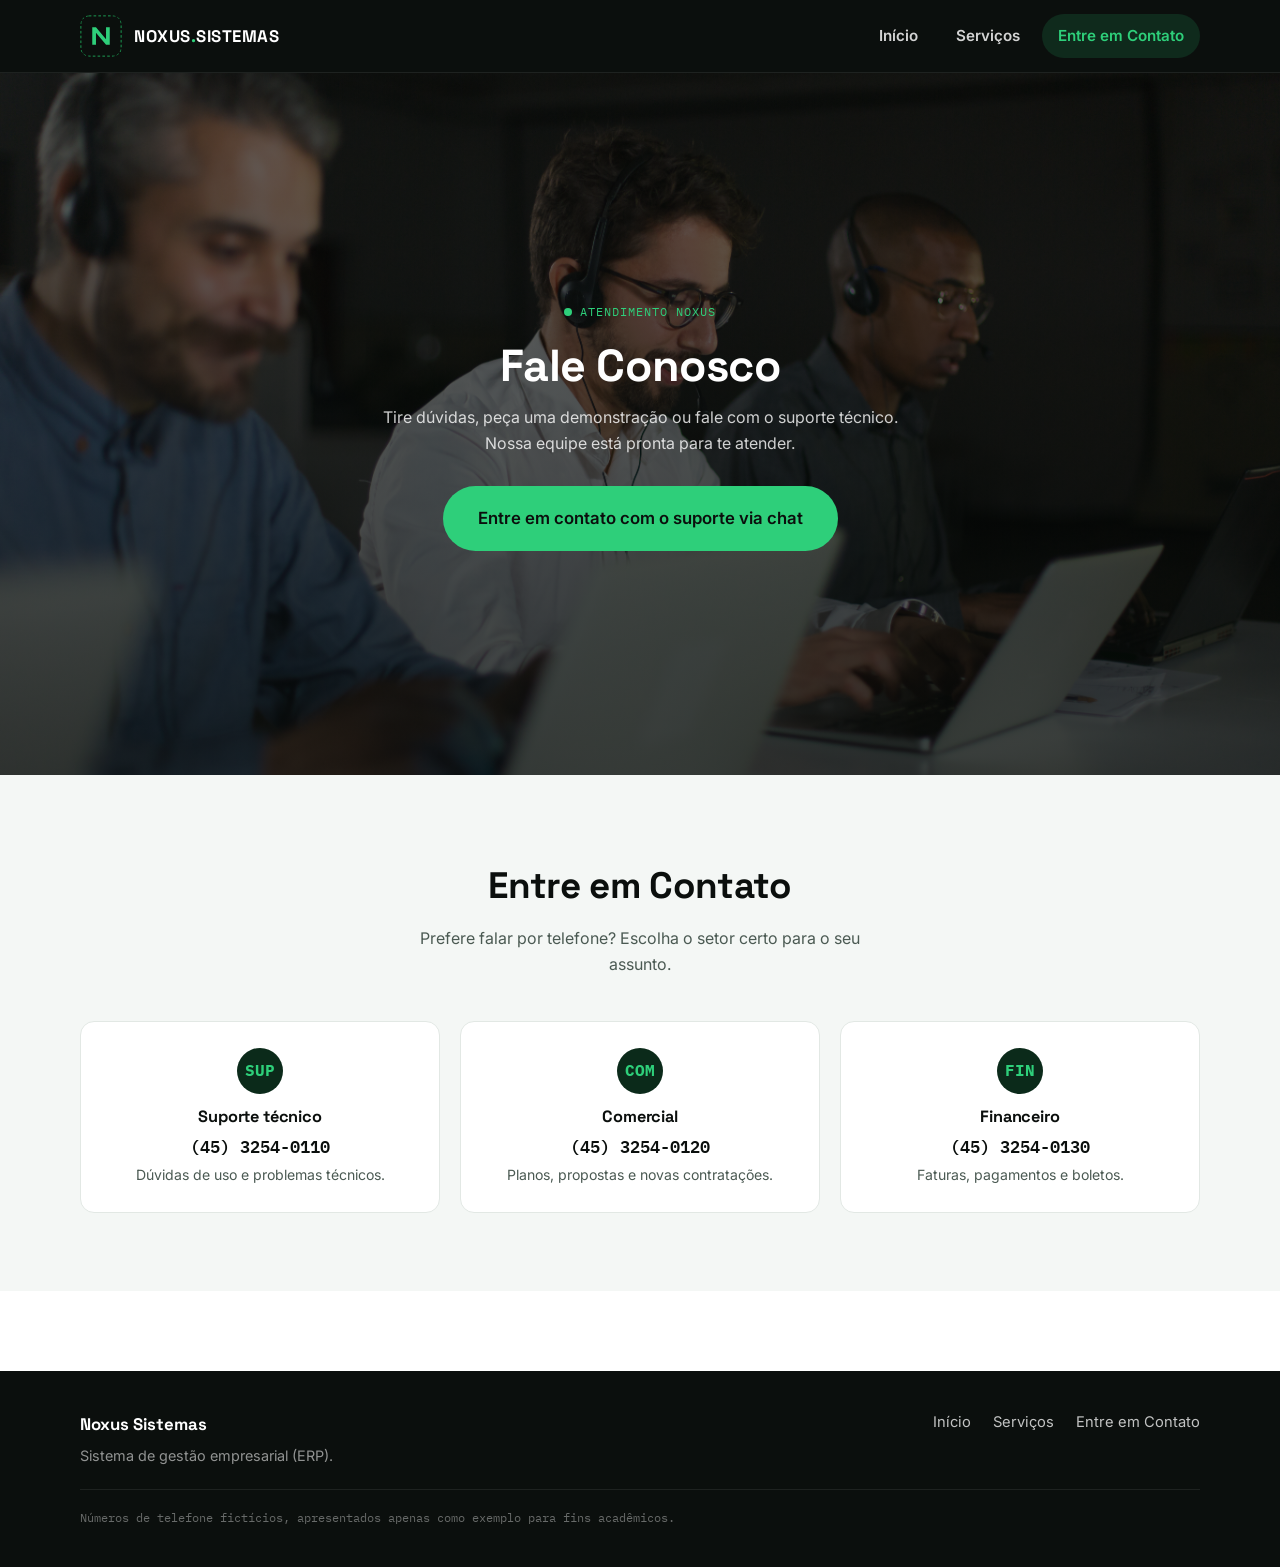
==== contato.html @ e9799920 "Noxus" ====
<!DOCTYPE html>
<html lang="pt-BR">
<head>
  <meta charset="UTF-8">
  <meta name="viewport" content="width=device-width, initial-scale=1.0">
  <title>Entre em Contato — Noxus Sistemas</title>
  <meta name="description" content="Fale com o suporte, o comercial ou o financeiro da Noxus Sistemas.">
  <link rel="stylesheet" href="css/style.css">
  <link rel="preconnect" href="https://fonts.googleapis.com">
  <link href="https://fonts.googleapis.com/css2?family=Space+Grotesk:wght@500;700&family=Inter:wght@400;500;600&family=IBM+Plex+Mono:wght@500&display=swap" rel="stylesheet">
</head>
<body>

  <header class="site-header">
    <div class="container header-inner">
      <a href="index.html" class="brand">
        <img src="img/logo-placeholder.svg" alt="Logotipo Noxus Sistemas" class="logo-placeholder">
        <span class="brand-name">NOXUS<span class="brand-accent">.</span>SISTEMAS</span>
      </a>
      <nav class="main-nav" aria-label="Navegação principal">
        <a href="index.html">Início</a>
        <a href="servicos.html">Serviços</a>
        <a href="contato.html" aria-current="page">Entre em Contato</a>
      </nav>
    </div>
  </header>

  <main>

    <!--
      Imagem de fundo fixa (camada de baixo do site).
      Troque o arquivo img/contato-bg-placeholder.svg pela sua imagem
      (ex.: img/contato-bg.jpg) e ajuste o seletor .contact-hero
      em css/style.css se o nome do arquivo mudar.
    -->
    <section class="contact-hero">
      <div class="contact-hero-inner">
        <span class="eyebrow"><span class="dot"></span> Atendimento Noxus</span>
        <h1>Fale Conosco</h1>
        <p>Tire dúvidas, peça uma demonstração ou fale com o suporte técnico. Nossa equipe está pronta para te atender.</p>
        <a href="suporte.html" class="btn btn-primary chat-btn">Entre em contato com o suporte via chat</a>
      </div>
    </section>

    <section class="contact-info">
      <div class="container">
        <div class="section-head">
          <h2>Entre em Contato</h2>
          <p>Prefere falar por telefone? Escolha o setor certo para o seu assunto.</p>
        </div>

        <div class="contact-channels">
          <article class="channel-card">
            <span class="icon">SUP</span>
            <h3>Suporte técnico</h3>
            <p class="phone">(45) 3254-0110</p>
            <p>Dúvidas de uso e problemas técnicos.</p>
          </article>
          <article class="channel-card">
            <span class="icon">COM</span>
            <h3>Comercial</h3>
            <p class="phone">(45) 3254-0120</p>
            <p>Planos, propostas e novas contratações.</p>
          </article>
          <article class="channel-card">
            <span class="icon">FIN</span>
            <h3>Financeiro</h3>
            <p class="phone">(45) 3254-0130</p>
            <p>Faturas, pagamentos e boletos.</p>
          </article>
        </div>
      </div>
    </section>

  </main>

  <footer class="site-footer">
    <div class="container">
      <div class="footer-inner">
        <div>
          <div class="footer-brand">Noxus Sistemas</div>
          <p>Sistema de gestão empresarial (ERP).</p>
        </div>
        <nav class="footer-links" aria-label="Links do rodapé">
          <a href="index.html">Início</a>
          <a href="servicos.html">Serviços</a>
          <a href="contato.html">Entre em Contato</a>
        </nav>
      </div>
      <p class="footer-note">Números de telefone fictícios, apresentados apenas como exemplo para fins acadêmicos.</p>
    </div>
  </footer>

</body>
</html>
---- css/style.css ----
/* ============================================================
   NOXUS SISTEMAS — folha de estilos principal
   Paleta: preto, verde e branco (branco como cor predominante)
   ============================================================ */

:root {
  --white: #ffffff;
  --off-white: #f4f7f5;
  --black: #0b0f0d;
  --black-soft: #10231a;
  --green-deep: #0b2a1a;
  --green: #17a35b;
  --green-bright: #2ecf7a;
  --gray-text: #4b5a53;
  --gray-line: #e2e8e4;

  --font-display: "Space Grotesk", "Segoe UI", sans-serif;
  --font-body: "Inter", "Segoe UI", sans-serif;
  --font-mono: "IBM Plex Mono", "Courier New", monospace;

  --radius: 14px;
  --container: 1120px;
}

* {
  box-sizing: border-box;
}

html {
  scroll-behavior: smooth;
}

body {
  margin: 0;
  font-family: var(--font-body);
  background-color: var(--white);
  color: var(--black);
  line-height: 1.6;
  -webkit-font-smoothing: antialiased;
}

img {
  max-width: 100%;
  display: block;
}

a {
  color: inherit;
}

.container {
  width: 92%;
  max-width: var(--container);
  margin: 0 auto;
}

h1, h2, h3, h4 {
  font-family: var(--font-display);
  line-height: 1.15;
  margin: 0 0 .5em;
  letter-spacing: -0.01em;
}

p {
  margin: 0 0 1em;
  color: var(--gray-text);
}

.eyebrow {
  display: inline-flex;
  align-items: center;
  gap: 8px;
  font-family: var(--font-mono);
  font-size: 0.78rem;
  letter-spacing: 0.08em;
  text-transform: uppercase;
  color: var(--green);
}

/* sobre fundos escuros (hero preto, imagem de contato) o texto usa o verde mais claro */
.hero .eyebrow,
.contact-hero .eyebrow {
  color: var(--green-bright);
}

.eyebrow .dot {
  width: 8px;
  height: 8px;
  border-radius: 50%;
  background: var(--green-bright);
  box-shadow: 0 0 0 0 rgba(46, 207, 122, .6);
  animation: pulse 2.2s infinite;
}

@keyframes pulse {
  0%   { box-shadow: 0 0 0 0 rgba(46, 207, 122, .55); }
  70%  { box-shadow: 0 0 0 10px rgba(46, 207, 122, 0); }
  100% { box-shadow: 0 0 0 0 rgba(46, 207, 122, 0); }
}

/* ---------------- Botões ---------------- */

.btn {
  display: inline-flex;
  align-items: center;
  gap: 8px;
  font-family: var(--font-body);
  font-weight: 600;
  font-size: 0.98rem;
  padding: 14px 26px;
  border-radius: 999px;
  border: 1px solid transparent;
  text-decoration: none;
  cursor: pointer;
  transition: transform .15s ease, background-color .15s ease, color .15s ease, border-color .15s ease;
}

.btn:hover {
  transform: translateY(-2px);
}

.btn-primary {
  background: var(--green-bright);
  color: var(--black);
}

.btn-primary:hover {
  background: var(--green);
  color: var(--white);
}

.btn-outline {
  background: transparent;
  color: var(--white);
  border-color: rgba(255, 255, 255, .5);
}

.btn-outline:hover {
  background: var(--white);
  color: var(--black);
}

.btn-dark {
  background: var(--black);
  color: var(--white);
}

.btn-dark:hover {
  background: var(--green-deep);
}

/* ---------------- Cabeçalho / navegação ---------------- */

.site-header {
  background: var(--black);
  border-bottom: 1px solid rgba(255, 255, 255, .08);
  position: sticky;
  top: 0;
  z-index: 50;
}

.header-inner {
  display: flex;
  align-items: center;
  justify-content: space-between;
  gap: 20px;
  padding: 14px 0;
}

.brand {
  display: flex;
  align-items: center;
  gap: 12px;
  text-decoration: none;
  color: var(--white);
}

.logo-placeholder {
  width: 42px;
  height: 42px;
  border-radius: 10px;
  flex-shrink: 0;
}

.brand-name {
  font-family: var(--font-display);
  font-weight: 700;
  font-size: 1.05rem;
  letter-spacing: 0.03em;
  color: var(--white);
}

.brand-accent {
  color: var(--green-bright);
}

.main-nav {
  display: flex;
  align-items: center;
  gap: 6px;
  flex-wrap: wrap;
}

.main-nav a {
  text-decoration: none;
  color: rgba(255, 255, 255, .82);
  font-weight: 600;
  font-size: 0.95rem;
  padding: 10px 16px;
  border-radius: 999px;
  transition: background-color .15s ease, color .15s ease;
}

.main-nav a:hover,
.main-nav a[aria-current="page"] {
  background: rgba(46, 207, 122, .14);
  color: var(--green-bright);
}

/* ---------------- Rodapé ---------------- */

.site-footer {
  background: var(--black);
  color: rgba(255, 255, 255, .65);
  padding: 40px 0 26px;
  margin-top: 80px;
}

.footer-inner {
  display: flex;
  flex-wrap: wrap;
  justify-content: space-between;
  gap: 18px;
  align-items: flex-start;
}

.footer-brand {
  font-family: var(--font-display);
  color: var(--white);
  font-weight: 700;
  font-size: 1.05rem;
  margin-bottom: 6px;
}

.footer-inner p {
  color: rgba(255, 255, 255, .55);
  margin: 0;
  font-size: 0.9rem;
}

.footer-links {
  display: flex;
  gap: 22px;
  flex-wrap: wrap;
}

.footer-links a {
  text-decoration: none;
  color: rgba(255, 255, 255, .75);
  font-size: 0.92rem;
}

.footer-links a:hover {
  color: var(--green-bright);
}

.footer-note {
  font-family: var(--font-mono);
  font-size: 0.78rem;
  color: rgba(255, 255, 255, .38);
  margin-top: 22px;
  border-top: 1px solid rgba(255, 255, 255, .08);
  padding-top: 18px;
}

/* ================================================================
   INDEX — página inicial
   ================================================================ */

.hero {
  background: radial-gradient(120% 140% at 20% 0%, var(--green-deep) 0%, var(--black) 55%);
  color: var(--white);
  padding: 90px 0 100px;
  position: relative;
  overflow: hidden;
}

.hero-grid {
  display: grid;
  grid-template-columns: 1.1fr .9fr;
  gap: 48px;
  align-items: center;
}

.hero h1 {
  font-size: clamp(2.2rem, 4.2vw, 3.4rem);
  color: var(--white);
  margin: 14px 0 18px;
}

.hero h1 .accent {
  color: var(--green-bright);
}

.hero p.lead {
  color: rgba(255, 255, 255, .75);
  font-size: 1.08rem;
  max-width: 46ch;
}

.hero-actions {
  display: flex;
  gap: 14px;
  flex-wrap: wrap;
  margin-top: 28px;
}

.hero-image {
  margin: 0;
  border-radius: var(--radius);
  overflow: hidden;
  border: 1px solid rgba(255, 255, 255, .12);
  box-shadow: 0 24px 50px -24px rgba(0, 0, 0, .55);
}

.hero-image img {
  width: 100%;
  height: 100%;
  display: block;
}

section {
  padding: 78px 0;
}

.section-head {
  max-width: 640px;
  margin: 0 auto 44px;
  text-align: center;
}

.section-head h2 {
  font-size: clamp(1.7rem, 3vw, 2.3rem);
  margin-top: 12px;
}

.feature-grid {
  display: grid;
  grid-template-columns: repeat(4, 1fr);
  gap: 22px;
}

.feature-card {
  border: 1px solid var(--gray-line);
  border-radius: var(--radius);
  padding: 26px 22px;
  background: var(--off-white);
}

.feature-card .num {
  font-family: var(--font-mono);
  color: var(--green);
  font-size: 0.85rem;
  margin-bottom: 10px;
  display: block;
}

.feature-card h3 {
  font-size: 1.08rem;
  margin-bottom: 8px;
}

.feature-card p {
  font-size: 0.94rem;
  margin: 0;
}

.band {
  background: var(--off-white);
  color: var(--black);
  border-top: 1px solid var(--gray-line);
  border-bottom: 1px solid var(--gray-line);
}

.band .section-head p {
  color: var(--gray-text);
}

.steps {
  display: grid;
  grid-template-columns: repeat(3, 1fr);
  gap: 22px;
  counter-reset: step;
}

.step {
  background: var(--white);
  border: 1px solid var(--gray-line);
  border-radius: var(--radius);
  padding: 26px;
}

.step h3 {
  color: var(--black);
  font-size: 1.05rem;
}

.step p {
  color: var(--gray-text);
  font-size: 0.94rem;
  margin: 0;
}

.step .step-index {
  font-family: var(--font-mono);
  color: var(--green-bright);
  font-size: 0.85rem;
  margin-bottom: 10px;
  display: block;
}

.cta-band {
  background: linear-gradient(120deg, var(--green-deep), var(--black));
  color: var(--white);
  border-radius: var(--radius);
  padding: 52px 40px;
  display: flex;
  align-items: center;
  justify-content: space-between;
  gap: 24px;
  flex-wrap: wrap;
}

.cta-band h2 {
  margin: 0 0 6px;
  color: var(--white);
  font-size: 1.6rem;
}

.cta-band p {
  color: rgba(255, 255, 255, .7);
  margin: 0;
}

/* ================================================================
   SERVIÇOS — planos do ERP
   ================================================================ */

.page-hero {
  background:
    radial-gradient(circle, var(--gray-line) 1px, transparent 1.5px) 0 0 / 22px 22px,
    var(--white);
  color: var(--black);
  padding: 70px 0 46px;
  border-bottom: 1px solid var(--gray-line);
}

.page-hero h1 {
  color: var(--black);
  font-size: clamp(2rem, 3.6vw, 2.7rem);
  margin: 14px 0 12px;
  max-width: 20ch;
}

.page-hero p {
  color: var(--gray-text);
  max-width: 60ch;
  font-size: 1.05rem;
}

.modules-grid {
  display: grid;
  grid-template-columns: repeat(3, 1fr);
  gap: 22px;
}

.module-card {
  position: relative;
  border: 1px solid var(--gray-line);
  border-radius: var(--radius);
  padding: 28px 24px 24px;
  background: var(--white);
  overflow: hidden;
  transition: transform .2s ease, box-shadow .2s ease, border-color .2s ease;
}

.module-card::before {
  content: "";
  position: absolute;
  top: 0;
  left: 0;
  right: 0;
  height: 3px;
  background: linear-gradient(90deg, var(--green), var(--green-bright));
  transform: scaleX(0);
  transform-origin: left;
  transition: transform .25s ease;
}

.module-card:hover {
  transform: translateY(-6px);
  border-color: rgba(23, 163, 91, .35);
  box-shadow: 0 22px 38px -26px rgba(11, 42, 26, .35);
}

.module-card:hover::before {
  transform: scaleX(1);
}

.module-code {
  display: inline-flex;
  align-items: center;
  justify-content: center;
  width: 40px;
  height: 40px;
  border-radius: 10px;
  background: var(--green-deep);
  color: var(--green-bright);
  font-family: var(--font-mono);
  font-size: 0.8rem;
  font-weight: 600;
  letter-spacing: 0.02em;
  margin-bottom: 16px;
}

.module-card h3 {
  font-size: 1.06rem;
  margin-bottom: 6px;
  color: var(--black);
}

.module-card p {
  font-size: 0.92rem;
  margin: 0;
}

.plans-grid {
  display: grid;
  grid-template-columns: repeat(3, 1fr);
  gap: 24px;
  align-items: stretch;
}

.plan-card {
  position: relative;
  border: 1px solid var(--gray-line);
  border-radius: var(--radius);
  padding: 34px 28px;
  display: flex;
  flex-direction: column;
  background: var(--white);
  transition: transform .2s ease, box-shadow .2s ease, border-color .2s ease;
}

.plan-card:not(.featured):hover {
  transform: translateY(-6px);
  border-color: rgba(23, 163, 91, .4);
  box-shadow: 0 22px 40px -28px rgba(11, 42, 26, .4);
}

.plan-card.featured {
  border: 1px solid var(--green);
  background: var(--black);
  color: var(--white);
  transform: translateY(-14px);
  box-shadow: 0 30px 54px -22px rgba(0, 0, 0, .55);
}

.plan-card.featured::before {
  content: "";
  position: absolute;
  inset: 0;
  border-radius: inherit;
  padding: 1px;
  background: linear-gradient(150deg, var(--green-bright), transparent 45%);
  -webkit-mask: linear-gradient(#fff 0 0) content-box, linear-gradient(#fff 0 0);
  -webkit-mask-composite: xor;
  mask-composite: exclude;
  pointer-events: none;
}

.plan-ribbon {
  position: absolute;
  top: -13px;
  left: 28px;
  background: var(--green-bright);
  color: var(--black);
  font-family: var(--font-mono);
  font-size: 0.7rem;
  font-weight: 700;
  text-transform: uppercase;
  letter-spacing: 0.06em;
  padding: 6px 14px;
  border-radius: 999px;
  box-shadow: 0 8px 16px -6px rgba(0, 0, 0, .4);
}

.plan-card.featured h3,
.plan-card.featured .plan-price {
  color: var(--white);
}

.plan-card.featured p,
.plan-card.featured li {
  color: rgba(255, 255, 255, .78);
}

.plan-tag {
  font-family: var(--font-mono);
  font-size: 0.72rem;
  text-transform: uppercase;
  letter-spacing: 0.08em;
  color: var(--green);
  margin-bottom: 12px;
  display: inline-block;
}

.plan-card.featured .plan-tag {
  color: var(--green-bright);
}

.plan-card h3 {
  font-size: 1.35rem;
  margin-bottom: 4px;
}

.plan-price {
  font-family: var(--font-display);
  font-size: 2.2rem;
  font-weight: 700;
  color: var(--black);
  margin: 12px 0 4px;
  line-height: 1;
}

.plan-price span {
  font-family: var(--font-body);
  font-size: 0.95rem;
  font-weight: 400;
  color: var(--gray-text);
}

.plan-card.featured .plan-price span {
  color: rgba(255, 255, 255, .55);
}

.plan-desc {
  font-size: 0.92rem;
  margin-bottom: 22px;
  padding-bottom: 22px;
  border-bottom: 1px solid var(--gray-line);
}

.plan-card.featured .plan-desc {
  border-bottom: 1px solid rgba(255, 255, 255, .12);
}

.plan-list {
  list-style: none;
  margin: 0 0 28px;
  padding: 0;
  flex-grow: 1;
}

.plan-list li {
  display: flex;
  align-items: flex-start;
  gap: 10px;
  padding: 7px 0;
  font-size: 0.94rem;
}

.plan-list li::before {
  content: "✓";
  flex-shrink: 0;
  width: 18px;
  height: 18px;
  border-radius: 50%;
  background: rgba(23, 163, 91, .12);
  color: var(--green);
  font-size: 0.68rem;
  font-weight: 700;
  display: flex;
  align-items: center;
  justify-content: center;
  margin-top: 2px;
}

.plan-card.featured .plan-list li::before {
  background: rgba(46, 207, 122, .18);
  color: var(--green-bright);
}

.plans-note {
  text-align: center;
  color: var(--gray-text);
  font-size: 0.9rem;
  margin-top: 28px;
}

/* ================================================================
   CONTATO — hero com imagem fixa + faixa de números
   ================================================================ */

.contact-hero {
  position: relative;
  min-height: 78vh;
  display: flex;
  align-items: center;
  justify-content: center;
  text-align: center;
  color: var(--white);
  background-image:
    linear-gradient(180deg, rgba(6, 10, 8, .55) 0%, rgba(6, 10, 8, .78) 100%),
    url("../img/suporte1.jpg");
  background-size: cover;
  background-position: center;
  background-repeat: no-repeat;
  /* imagem fixa: fica parada enquanto a página rola por cima dela */
  background-attachment: fixed;
  padding: 40px 20px;
}

.contact-hero-inner {
  max-width: 560px;
}

.contact-hero .eyebrow {
  justify-content: center;
  margin-bottom: 18px;
}

.contact-hero h1 {
  color: var(--white);
  font-size: clamp(2rem, 4vw, 2.8rem);
  margin-bottom: 14px;
}

.contact-hero p {
  color: rgba(255, 255, 255, .8);
  margin-bottom: 30px;
}

.chat-btn {
  font-size: 1.05rem;
  padding: 18px 34px;
}

.contact-info {
  background: var(--off-white);
}

.contact-info .section-head p {
  max-width: 50ch;
  margin: 0 auto;
}

.contact-channels {
  display: grid;
  grid-template-columns: repeat(3, 1fr);
  gap: 20px;
}

.channel-card {
  background: var(--white);
  border: 1px solid var(--gray-line);
  border-radius: var(--radius);
  padding: 26px;
  text-align: center;
}

.channel-card .icon {
  width: 46px;
  height: 46px;
  border-radius: 50%;
  background: var(--green-deep);
  color: var(--green-bright);
  display: flex;
  align-items: center;
  justify-content: center;
  margin: 0 auto 14px;
  font-family: var(--font-mono);
  font-weight: 700;
}

.channel-card h3 {
  font-size: 1.02rem;
  margin-bottom: 6px;
}

.channel-card .phone {
  font-family: var(--font-mono);
  font-size: 1.05rem;
  color: var(--black);
  font-weight: 600;
}

.channel-card p {
  font-size: 0.88rem;
  margin: 4px 0 0;
}

/* ================================================================
   SUPORTE — formulário do chat
   ================================================================ */

.support-wrap {
  max-width: 560px;
  margin: 0 auto;
  background: var(--white);
  border: 1px solid var(--gray-line);
  border-radius: var(--radius);
  padding: 40px;
}

.support-wrap .eyebrow {
  margin-bottom: 14px;
}

.support-wrap h1 {
  font-size: 1.7rem;
  margin-bottom: 6px;
}

.support-wrap > p {
  margin-bottom: 30px;
}

.field {
  margin-bottom: 20px;
}

.field label {
  display: block;
  font-weight: 600;
  font-size: 0.9rem;
  margin-bottom: 6px;
}

.field input,
.field textarea {
  width: 100%;
  padding: 12px 14px;
  border: 1px solid var(--gray-line);
  border-radius: 10px;
  font-family: var(--font-body);
  font-size: 0.96rem;
  background: var(--off-white);
}

.field input:focus,
.field textarea:focus {
  outline: 2px solid var(--green);
  outline-offset: 1px;
  background: var(--white);
}

.field .hint {
  font-size: 0.8rem;
  color: var(--gray-text);
  margin-top: 4px;
}

.form-actions {
  display: flex;
  justify-content: flex-end;
  margin-top: 8px;
}

/* ---------------- Responsivo ---------------- */

@media (max-width: 860px) {
  .hero-grid {
    grid-template-columns: 1fr;
  }

  .feature-grid {
    grid-template-columns: repeat(2, 1fr);
  }

  .modules-grid,
  .steps,
  .plans-grid,
  .contact-channels {
    grid-template-columns: 1fr;
  }

  .plan-card.featured {
    transform: none;
  }

  .header-inner {
    flex-direction: column;
    align-items: flex-start;
    gap: 10px;
  }
}

@media (max-width: 520px) {
  .feature-grid {
    grid-template-columns: 1fr;
  }

  .support-wrap {
    padding: 28px 22px;
  }
}

@media (prefers-reduced-motion: reduce) {
  * {
    animation: none !important;
    transition: none !important;
  }

  .contact-hero {
    background-attachment: scroll;
  }
}

/* imagem de fundo fixa não é suportada em telas de toque (iOS) —
   nesses casos ela rola normalmente com a página, o que é aceitável */
@supports (-webkit-touch-callout: none) {
  .contact-hero {
    background-attachment: scroll;
  }
}
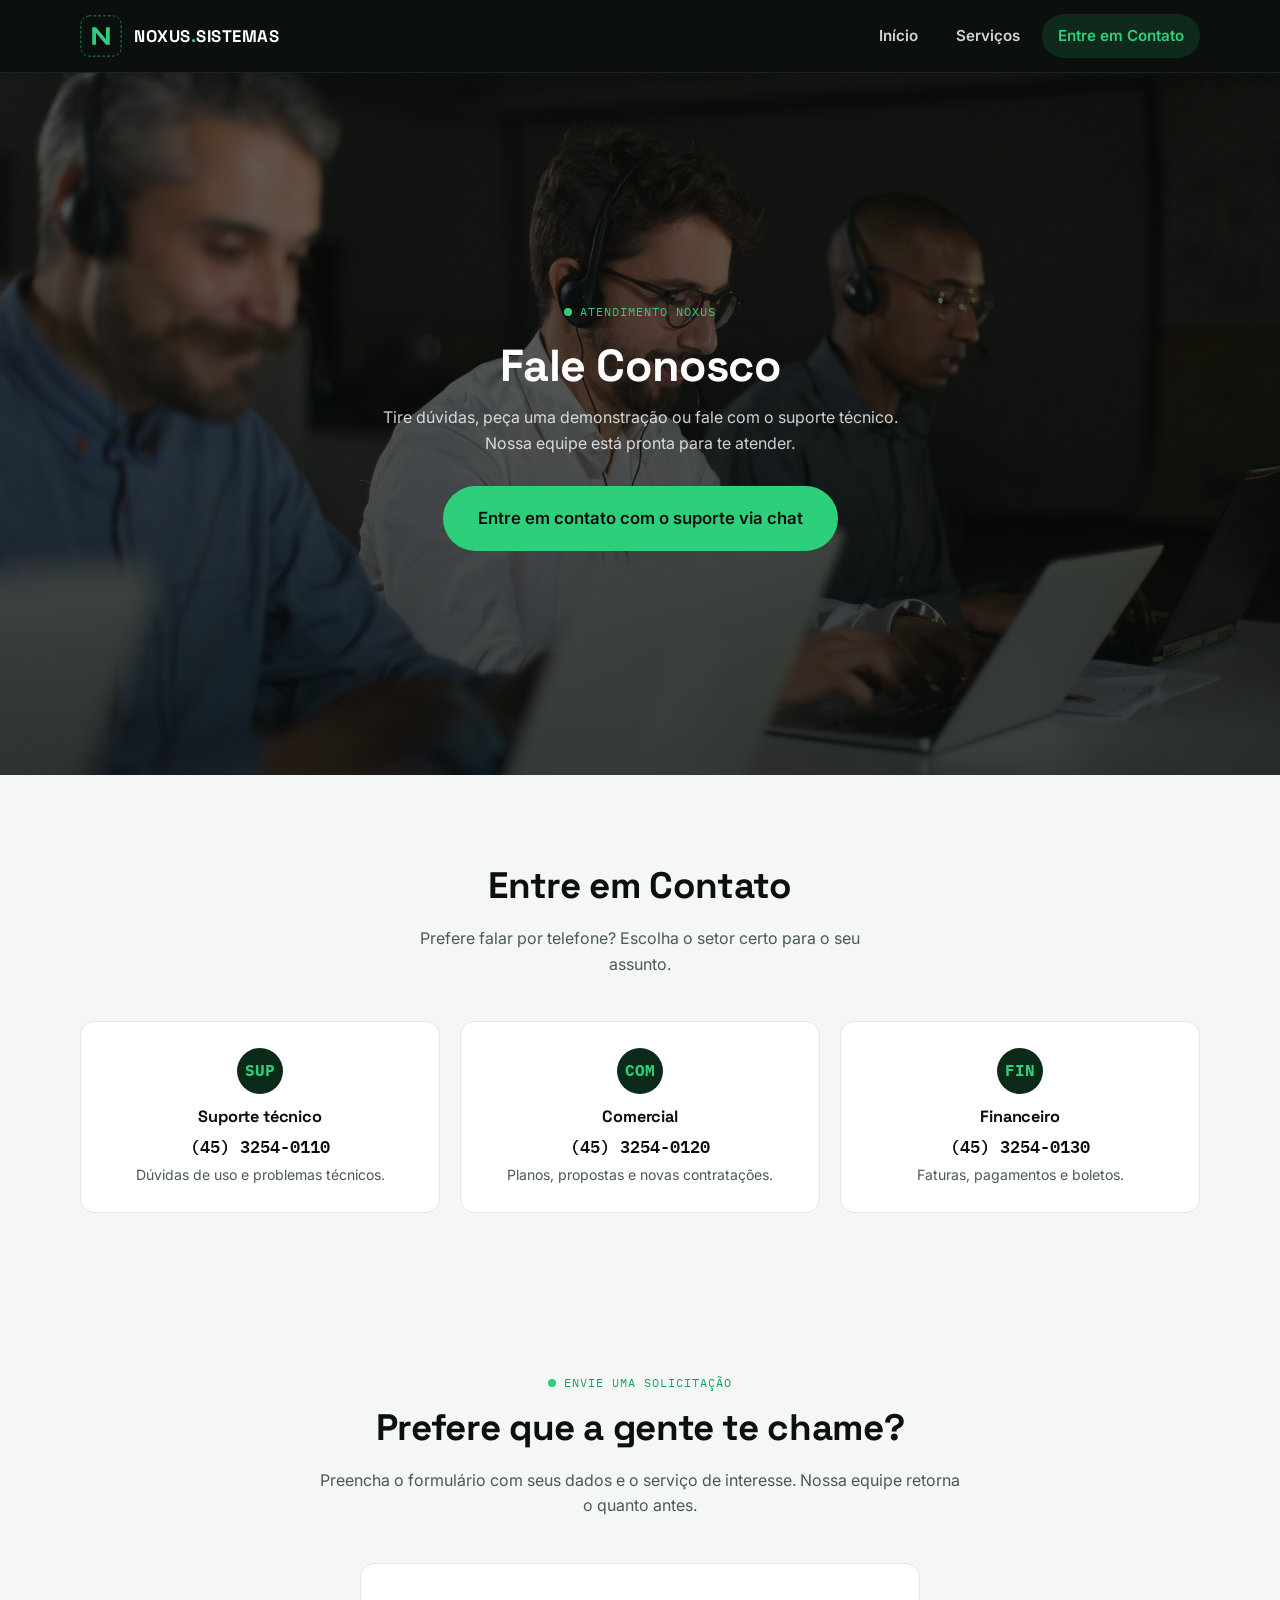
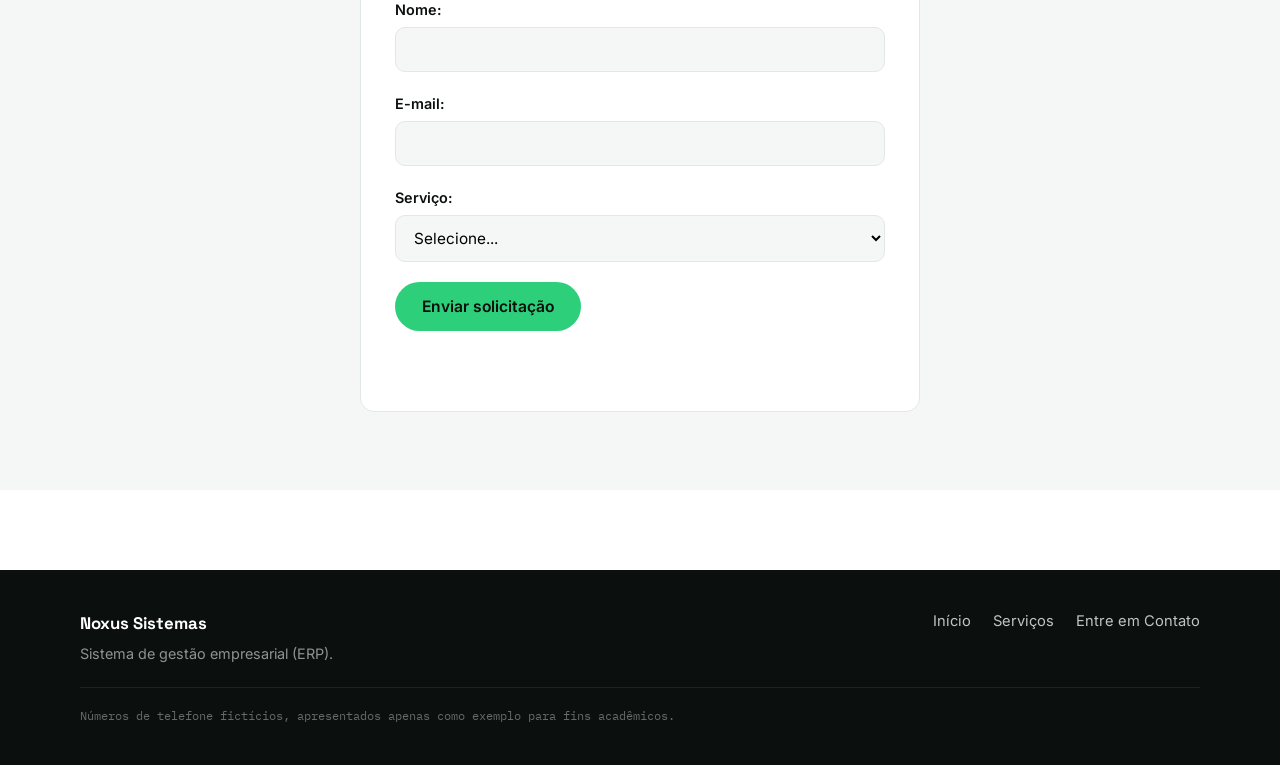
==== commit 3d4cf790: "Adiciona validacao de formulario e preferencia com LocalStorage" ====
--- a/contato.html
+++ b/contato.html
@@ -72,6 +72,45 @@
       </div>
     </section>
 
+    <section class="form-contato-section">
+      <div class="container">
+        <div class="section-head">
+          <span class="eyebrow"><span class="dot"></span> Envie uma solicitação</span>
+          <h2>Prefere que a gente te chame?</h2>
+          <p>Preencha o formulário com seus dados e o serviço de interesse. Nossa equipe retorna o quanto antes.</p>
+        </div>
+
+        <form id="formContato" class="form-contato-wrap">
+          <div class="field">
+            <label for="nome">Nome:</label>
+            <input type="text" id="nome" name="nome" required>
+          </div>
+
+          <div class="field">
+            <label for="email">E-mail:</label>
+            <input type="email" id="email" name="email" required>
+          </div>
+
+          <div class="field">
+            <label for="servicoContato">Serviço:</label>
+            <select id="servicoContato" name="servicoContato" required>
+              <option value="">Selecione...</option>
+              <option value="fiscal">Fiscal</option>
+              <option value="estoque">Estoque</option>
+              <option value="financeiro">Financeiro</option>
+              <option value="vendas">Vendas</option>
+            </select>
+          </div>
+
+          <div class="form-actions">
+            <button type="submit" class="btn btn-primary">Enviar solicitação</button>
+          </div>
+
+          <p id="mensagemForm" class="mensagem-form" aria-live="polite"></p>
+        </form>
+      </div>
+    </section>
+
   </main>
 
   <footer class="site-footer">
@@ -91,5 +130,6 @@
     </div>
   </footer>
 
+  <script src="js/script.js" defer></script>
 </body>
 </html>
--- a/css/style.css
+++ b/css/style.css
@@ -194,9 +194,17 @@
   color: var(--green-bright);
 }
 
+/*
+  Atividade de Flexbox: testado com justify-content: flex-start,
+  flex-end, center, space-between e space-around. Como o menu tem
+  poucos links e já divide o cabeçalho com a marca (via
+  justify-content: space-between no .header-inner), manter o
+  .main-nav em flex-start ficou mais equilibrado visualmente.
+*/
 .main-nav {
   display: flex;
   align-items: center;
+  justify-content: flex-start;
   gap: 6px;
   flex-wrap: wrap;
 }
@@ -468,14 +476,24 @@
   font-size: 1.05rem;
 }
 
+/*
+  Atividade de Flexbox: o container-servicos é o elemento pai que organiza
+  os cards de serviço (article.module-card) com display: flex.
+*/
+.container-servicos {
+  display: flex;
+  flex-wrap: wrap;
+  gap: 22px;
+}
+
 .modules-grid {
-  display: grid;
-  grid-template-columns: repeat(3, 1fr);
-  gap: 22px;
+  /* mantém o nome antigo como referência, mas quem organiza o layout
+     agora é a classe .container-servicos, com Flexbox */
 }
 
 .module-card {
   position: relative;
+  flex: 1 1 280px;
   border: 1px solid var(--gray-line);
   border-radius: var(--radius);
   padding: 28px 24px 24px;
@@ -691,11 +709,145 @@
   color: var(--green-bright);
 }
 
+/* ================================================================
+   CONSULTA DE SERVIÇO — Aula 08 (JavaScript: DOM, eventos, if/else)
+   ================================================================ */
+
+.consulta-card {
+  max-width: 560px;
+  margin: 0 auto;
+  background: var(--white);
+  border: 1px solid var(--gray-line);
+  border-radius: var(--radius);
+  padding: 34px;
+}
+
+.consulta-card .form-actions {
+  justify-content: flex-start;
+  margin-top: 4px;
+}
+
+.consulta-resultado {
+  margin: 20px 0 0;
+  min-height: 1.6em;
+  padding: 0;
+  color: var(--black);
+  font-weight: 500;
+  border-left: 3px solid transparent;
+  padding-left: 0;
+  transition: border-color .15s ease, padding-left .15s ease;
+}
+
+.consulta-resultado:not(:empty) {
+  border-left-color: var(--green);
+  padding-left: 14px;
+}
+
+/* ================================================================
+   CATÁLOGO DE SERVIÇOS — Aulas 09 e 10 (arrays, funções, DOM)
+   e Aula 11 (filtro interativo com change, value e filter)
+   ================================================================ */
+
+.filtro-servico {
+  max-width: 420px;
+  margin: 0 auto 34px;
+  text-align: center;
+}
+
+.filtro-servico .field {
+  margin-bottom: 0;
+}
+
+.mensagem-filtro {
+  margin: 12px 0 0;
+  min-height: 1.3em;
+  font-size: 0.9rem;
+  font-weight: 500;
+  color: var(--green);
+}
+
+.lista-servicos {
+  display: flex;
+  flex-wrap: wrap;
+  gap: 22px;
+}
+
+/*
+  Quando não há resultado, o JavaScript substitui o conteúdo de
+  #listaServicos por um texto simples (sem cards). Esse estilo cobre
+  esse estado, sem afetar os cards normais.
+*/
+.lista-servicos:only-child:not(:has(.card-servico)) {
+  color: var(--gray-text);
+  font-style: italic;
+  text-align: center;
+  width: 100%;
+}
+
+.card-servico {
+  position: relative;
+  flex: 1 1 260px;
+  border: 1px solid var(--gray-line);
+  border-radius: var(--radius);
+  padding: 24px;
+  background: var(--white);
+  transition: transform .2s ease, box-shadow .2s ease, border-color .2s ease;
+}
+
+.card-servico:hover {
+  transform: translateY(-6px);
+  border-color: rgba(23, 163, 91, .35);
+  box-shadow: 0 22px 38px -26px rgba(11, 42, 26, .35);
+}
+
+.card-servico h3 {
+  font-size: 1.05rem;
+  margin-bottom: 6px;
+  color: var(--black);
+}
+
+.card-servico p {
+  font-size: 0.92rem;
+  margin: 0;
+  color: var(--gray-text);
+}
+
 .plans-note {
   text-align: center;
   color: var(--gray-text);
   font-size: 0.9rem;
   margin-top: 28px;
+}
+
+/* ================================================================
+   PREFERÊNCIA DE SERVIÇO — Aula 13 (LocalStorage)
+   ================================================================ */
+
+.preferencia-card {
+  max-width: 480px;
+  margin: 0 auto;
+  background: var(--white);
+  border: 1px solid var(--gray-line);
+  border-radius: var(--radius);
+  padding: 34px;
+  text-align: center;
+}
+
+.preferencia-card .field {
+  text-align: left;
+}
+
+.preferencia-card .form-actions {
+  justify-content: center;
+  margin-top: 4px;
+}
+
+.favorito-mensagem {
+  margin: 16px 0 0;
+  min-height: 1.4em;
+  font-size: 0.92rem;
+  font-weight: 500;
+  color: var(--green);
 }
 
 /* ================================================================
@@ -801,6 +953,44 @@
 }
 
 /* ================================================================
+   FORMULÁRIO DE CONTATO — Aula 12 (validação com JavaScript)
+   ================================================================ */
+
+.form-contato-section {
+  background: var(--off-white);
+}
+
+.form-contato-wrap {
+  max-width: 560px;
+  margin: 0 auto;
+  background: var(--white);
+  border: 1px solid var(--gray-line);
+  border-radius: var(--radius);
+  padding: 34px;
+}
+
+.form-contato-wrap .form-actions {
+  justify-content: flex-start;
+  margin-top: 4px;
+}
+
+.mensagem-form {
+  margin: 20px 0 0;
+  min-height: 1.6em;
+  padding: 0;
+  color: var(--black);
+  font-weight: 500;
+  border-left: 3px solid transparent;
+  padding-left: 0;
+  transition: border-color .15s ease, padding-left .15s ease;
+}
+
+.mensagem-form:not(:empty) {
+  border-left-color: var(--green);
+  padding-left: 14px;
+}
+
+/* ================================================================
    SUPORTE — formulário do chat
    ================================================================ */
 
@@ -838,6 +1028,7 @@
 }
 
 .field input,
+.field select,
 .field textarea {
   width: 100%;
   padding: 12px 14px;
@@ -849,6 +1040,7 @@
 }
 
 .field input:focus,
+.field select:focus,
 .field textarea:focus {
   outline: 2px solid var(--green);
   outline-offset: 1px;
@@ -878,7 +1070,6 @@
     grid-template-columns: repeat(2, 1fr);
   }
 
-  .modules-grid,
   .steps,
   .plans-grid,
   .contact-channels {
